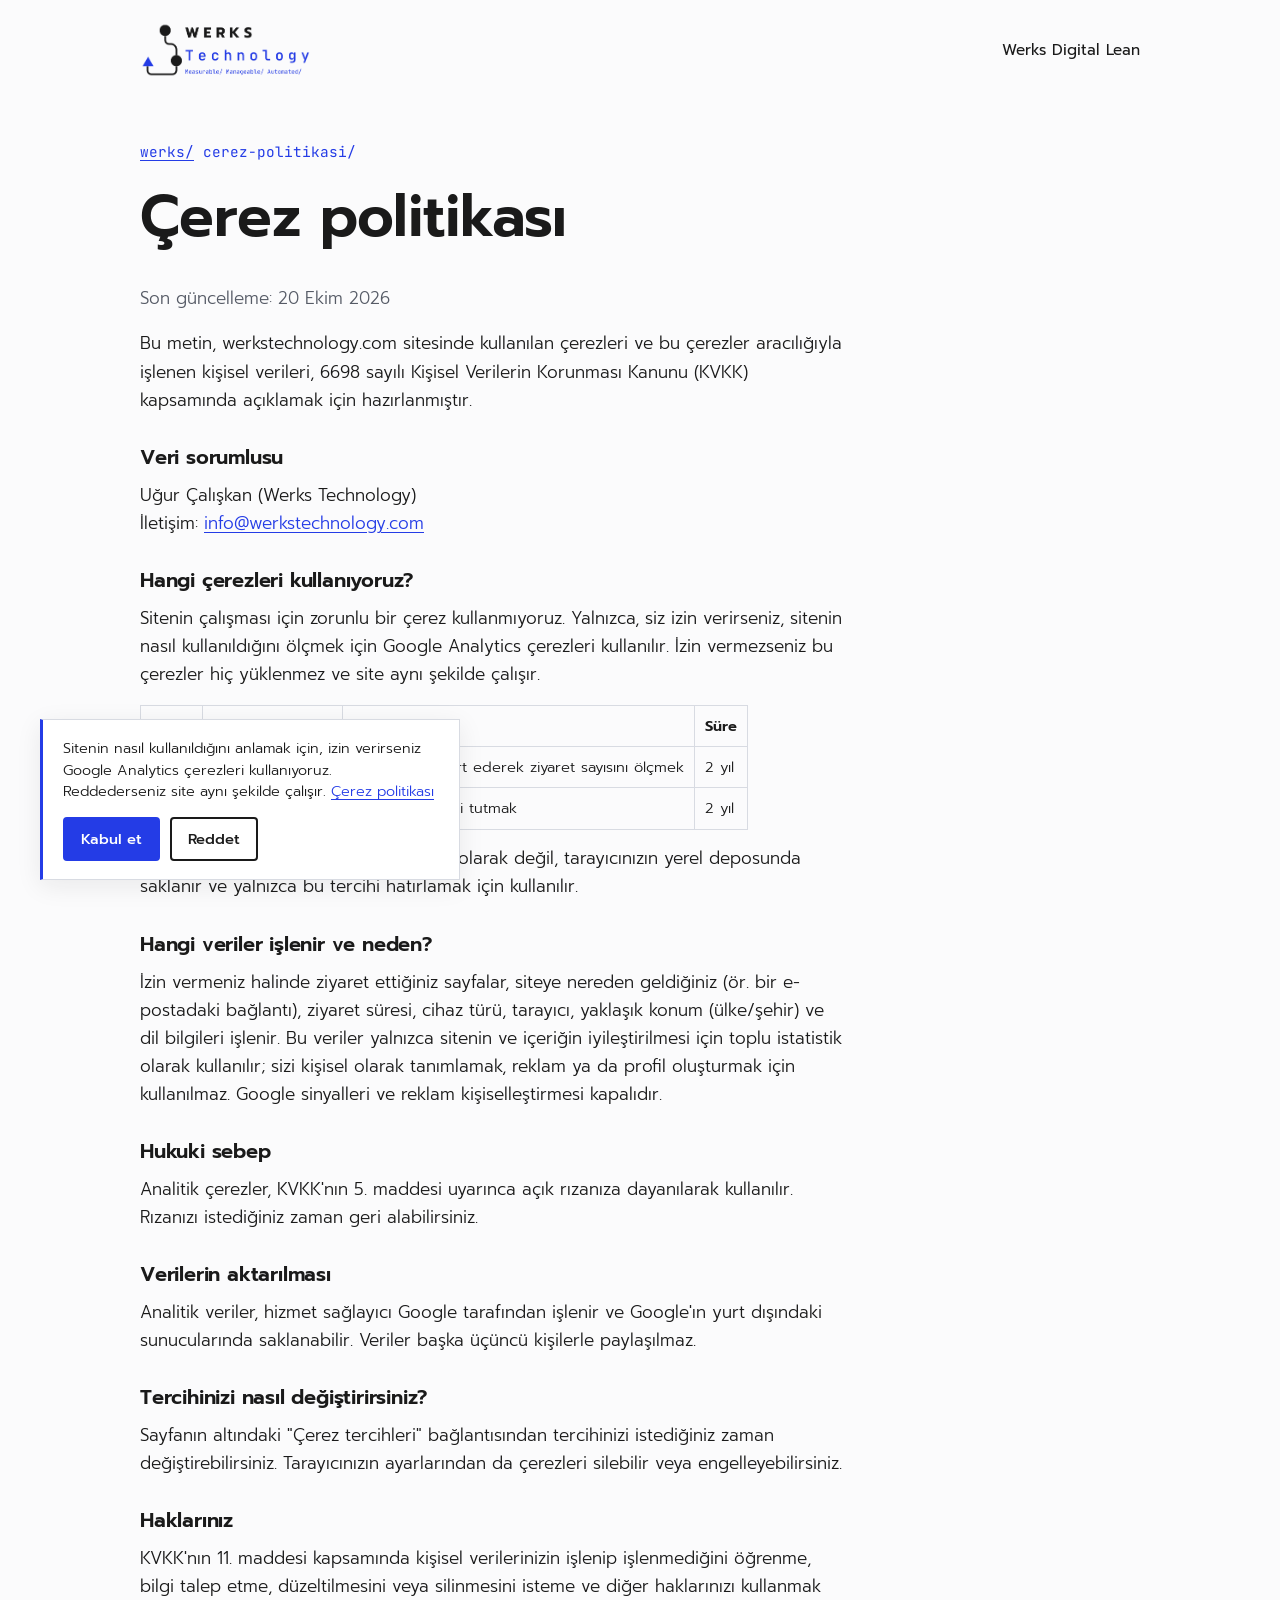
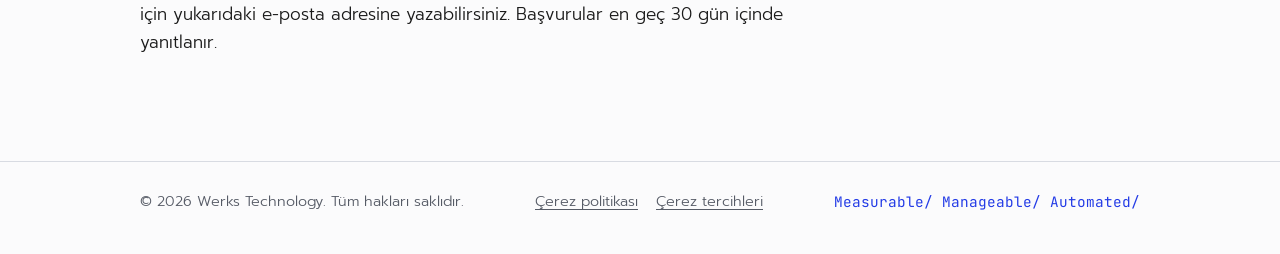
==== cerez-politikasi/index.html @ cda7c074 "Çerez izni bandı ve çerez politikası sayfası" ====
<!doctype html>
<html lang="tr" data-root="../">
<head>
  <meta charset="utf-8">
  <meta name="viewport" content="width=device-width, initial-scale=1">
  <title>Çerez Politikası · Werks Technology</title>
  <meta name="description" content="werkstechnology.com çerez kullanımı ve kişisel verilerin işlenmesine ilişkin aydınlatma metni.">
  <link rel="canonical" href="https://werkstechnology.com/cerez-politikasi/">
  <link rel="icon" type="image/png" href="../assets/img/favicon.png">
  <link rel="apple-touch-icon" href="../assets/img/apple-touch-icon.png">
  <link rel="stylesheet" href="../assets/css/fonts.css">
  <link rel="stylesheet" href="../assets/css/site.css">
</head>
<body>
  <a class="skip" href="#icerik">İçeriğe geç</a>

  <header class="site-header">
    <div class="wrap">
      <a class="brand" href="../" aria-label="Werks Technology ana sayfa">
        <picture>
          <source srcset="../assets/img/werks-logo-acik.png" media="(prefers-color-scheme: dark)">
          <img src="../assets/img/werks-logo.png" alt="Werks Technology" width="401" height="130">
        </picture>
      </a>
      <nav class="site-nav" aria-label="Ana menü">
        <a href="../digital-lean/">Werks Digital Lean</a>
      </nav>
    </div>
  </header>

  <main id="icerik" class="wrap">
    <article class="doc">
      <p class="path"><a href="../">werks/</a> cerez-politikasi/</p>
      <h1>Çerez politikası</h1>
      <p class="muted">Son güncelleme: 20 Ekim 2026</p>

      <p>Bu metin, werkstechnology.com sitesinde kullanılan çerezleri ve bu çerezler aracılığıyla işlenen kişisel verileri, 6698 sayılı Kişisel Verilerin Korunması Kanunu (KVKK) kapsamında açıklamak için hazırlanmıştır.</p>

      <h2>Veri sorumlusu</h2>
      <p>Uğur Çalışkan (Werks Technology)<br>
      İletişim: <a data-mail="info" data-mail-show href="#">info [at] werkstechnology.com</a></p>

      <h2>Hangi çerezleri kullanıyoruz?</h2>
      <p>Sitenin çalışması için zorunlu bir çerez kullanmıyoruz. Yalnızca, siz izin verirseniz, sitenin nasıl kullanıldığını ölçmek için Google Analytics çerezleri kullanılır. İzin vermezseniz bu çerezler hiç yüklenmez ve site aynı şekilde çalışır.</p>
      <table>
        <tr><th>Çerez</th><th>Sağlayıcı</th><th>Amaç</th><th>Süre</th></tr>
        <tr><td>_ga</td><td>Google Analytics</td><td>Ziyaretçileri ayırt ederek ziyaret sayısını ölçmek</td><td>2 yıl</td></tr>
        <tr><td>_ga_*</td><td>Google Analytics</td><td>Oturum bilgisini tutmak</td><td>2 yıl</td></tr>
      </table>
      <p>Çerez tercihiniz (kabul ya da ret) çerez olarak değil, tarayıcınızın yerel deposunda saklanır ve yalnızca bu tercihi hatırlamak için kullanılır.</p>

      <h2>Hangi veriler işlenir ve neden?</h2>
      <p>İzin vermeniz halinde ziyaret ettiğiniz sayfalar, siteye nereden geldiğiniz (ör. bir e-postadaki bağlantı), ziyaret süresi, cihaz türü, tarayıcı, yaklaşık konum (ülke/şehir) ve dil bilgileri işlenir. Bu veriler yalnızca sitenin ve içeriğin iyileştirilmesi için toplu istatistik olarak kullanılır; sizi kişisel olarak tanımlamak, reklam ya da profil oluşturmak için kullanılmaz. Google sinyalleri ve reklam kişiselleştirmesi kapalıdır.</p>

      <h2>Hukuki sebep</h2>
      <p>Analitik çerezler, KVKK'nın 5. maddesi uyarınca açık rızanıza dayanılarak kullanılır. Rızanızı istediğiniz zaman geri alabilirsiniz.</p>

      <h2>Verilerin aktarılması</h2>
      <p>Analitik veriler, hizmet sağlayıcı Google tarafından işlenir ve Google'ın yurt dışındaki sunucularında saklanabilir. Veriler başka üçüncü kişilerle paylaşılmaz.</p>

      <h2>Tercihinizi nasıl değiştirirsiniz?</h2>
      <p>Sayfanın altındaki "Çerez tercihleri" bağlantısından tercihinizi istediğiniz zaman değiştirebilirsiniz. Tarayıcınızın ayarlarından da çerezleri silebilir veya engelleyebilirsiniz.</p>

      <h2>Haklarınız</h2>
      <p>KVKK'nın 11. maddesi kapsamında kişisel verilerinizin işlenip işlenmediğini öğrenme, bilgi talep etme, düzeltilmesini veya silinmesini isteme ve diğer haklarınızı kullanmak için yukarıdaki e-posta adresine yazabilirsiniz. Başvurular en geç 30 gün içinde yanıtlanır.</p>
    </article>
  </main>

  <footer class="site-footer">
    <div class="wrap">
      <span>© 2026 Werks Technology. Tüm hakları saklıdır.</span>
      <span class="footer-links"><a href="./" aria-current="page">Çerez politikası</a><button type="button" data-consent-open>Çerez tercihleri</button></span>
      <span class="slogan">Measurable/ Manageable/ Automated/</span>
    </div>
  </footer>

  <script src="../assets/js/site.js" defer></script>
  <script src="../assets/js/consent.js" defer></script>
</body>
</html>
---- assets/css/fonts.css ----
/* Yazı tipleri siteyle birlikte barındırılır; ziyaretçi tarayıcısı üçüncü taraf sunucuya istek atmaz.
   Prompt ve JetBrains Mono, SIL Open Font License 1.1 ile lisanslıdır (assets/fonts/OFL-*.txt). */

@font-face {
  font-family: 'Prompt';
  font-style: normal;
  font-display: swap;
  font-weight: 300;
  src: url(../fonts/prompt-latin-ext-300-normal.woff2) format('woff2');
  unicode-range: U+0100-02BA,U+02BD-02C5,U+02C7-02CC,U+02CE-02D7,U+02DD-02FF,U+0304,U+0308,U+0329,U+1D00-1DBF,U+1E00-1E9F,U+1EF2-1EFF,U+2020,U+20A0-20AB,U+20AD-20C0,U+2113,U+2C60-2C7F,U+A720-A7FF;
}

@font-face {
  font-family: 'Prompt';
  font-style: normal;
  font-display: swap;
  font-weight: 300;
  src: url(../fonts/prompt-latin-300-normal.woff2) format('woff2');
  unicode-range: U+0000-00FF,U+0131,U+0152-0153,U+02BB-02BC,U+02C6,U+02DA,U+02DC,U+0304,U+0308,U+0329,U+2000-206F,U+20AC,U+2122,U+2191,U+2193,U+2212,U+2215,U+FEFF,U+FFFD;
}

@font-face {
  font-family: 'Prompt';
  font-style: normal;
  font-display: swap;
  font-weight: 400;
  src: url(../fonts/prompt-latin-ext-400-normal.woff2) format('woff2');
  unicode-range: U+0100-02BA,U+02BD-02C5,U+02C7-02CC,U+02CE-02D7,U+02DD-02FF,U+0304,U+0308,U+0329,U+1D00-1DBF,U+1E00-1E9F,U+1EF2-1EFF,U+2020,U+20A0-20AB,U+20AD-20C0,U+2113,U+2C60-2C7F,U+A720-A7FF;
}

@font-face {
  font-family: 'Prompt';
  font-style: normal;
  font-display: swap;
  font-weight: 400;
  src: url(../fonts/prompt-latin-400-normal.woff2) format('woff2');
  unicode-range: U+0000-00FF,U+0131,U+0152-0153,U+02BB-02BC,U+02C6,U+02DA,U+02DC,U+0304,U+0308,U+0329,U+2000-206F,U+20AC,U+2122,U+2191,U+2193,U+2212,U+2215,U+FEFF,U+FFFD;
}

@font-face {
  font-family: 'Prompt';
  font-style: normal;
  font-display: swap;
  font-weight: 500;
  src: url(../fonts/prompt-latin-ext-500-normal.woff2) format('woff2');
  unicode-range: U+0100-02BA,U+02BD-02C5,U+02C7-02CC,U+02CE-02D7,U+02DD-02FF,U+0304,U+0308,U+0329,U+1D00-1DBF,U+1E00-1E9F,U+1EF2-1EFF,U+2020,U+20A0-20AB,U+20AD-20C0,U+2113,U+2C60-2C7F,U+A720-A7FF;
}

@font-face {
  font-family: 'Prompt';
  font-style: normal;
  font-display: swap;
  font-weight: 500;
  src: url(../fonts/prompt-latin-500-normal.woff2) format('woff2');
  unicode-range: U+0000-00FF,U+0131,U+0152-0153,U+02BB-02BC,U+02C6,U+02DA,U+02DC,U+0304,U+0308,U+0329,U+2000-206F,U+20AC,U+2122,U+2191,U+2193,U+2212,U+2215,U+FEFF,U+FFFD;
}

@font-face {
  font-family: 'Prompt';
  font-style: normal;
  font-display: swap;
  font-weight: 600;
  src: url(../fonts/prompt-latin-ext-600-normal.woff2) format('woff2');
  unicode-range: U+0100-02BA,U+02BD-02C5,U+02C7-02CC,U+02CE-02D7,U+02DD-02FF,U+0304,U+0308,U+0329,U+1D00-1DBF,U+1E00-1E9F,U+1EF2-1EFF,U+2020,U+20A0-20AB,U+20AD-20C0,U+2113,U+2C60-2C7F,U+A720-A7FF;
}

@font-face {
  font-family: 'Prompt';
  font-style: normal;
  font-display: swap;
  font-weight: 600;
  src: url(../fonts/prompt-latin-600-normal.woff2) format('woff2');
  unicode-range: U+0000-00FF,U+0131,U+0152-0153,U+02BB-02BC,U+02C6,U+02DA,U+02DC,U+0304,U+0308,U+0329,U+2000-206F,U+20AC,U+2122,U+2191,U+2193,U+2212,U+2215,U+FEFF,U+FFFD;
}

@font-face {
  font-family: 'JetBrains Mono';
  font-style: normal;
  font-display: swap;
  font-weight: 400;
  src: url(../fonts/jetbrains-mono-latin-ext-400-normal.woff2) format('woff2');
  unicode-range: U+0100-02BA,U+02BD-02C5,U+02C7-02CC,U+02CE-02D7,U+02DD-02FF,U+0304,U+0308,U+0329,U+1D00-1DBF,U+1E00-1E9F,U+1EF2-1EFF,U+2020,U+20A0-20AB,U+20AD-20C0,U+2113,U+2C60-2C7F,U+A720-A7FF;
}

@font-face {
  font-family: 'JetBrains Mono';
  font-style: normal;
  font-display: swap;
  font-weight: 400;
  src: url(../fonts/jetbrains-mono-latin-400-normal.woff2) format('woff2');
  unicode-range: U+0000-00FF,U+0131,U+0152-0153,U+02BB-02BC,U+02C6,U+02DA,U+02DC,U+0304,U+0308,U+0329,U+2000-206F,U+20AC,U+2122,U+2191,U+2193,U+2212,U+2215,U+FEFF,U+FFFD;
}

@font-face {
  font-family: 'JetBrains Mono';
  font-style: normal;
  font-display: swap;
  font-weight: 500;
  src: url(../fonts/jetbrains-mono-latin-ext-500-normal.woff2) format('woff2');
  unicode-range: U+0100-02BA,U+02BD-02C5,U+02C7-02CC,U+02CE-02D7,U+02DD-02FF,U+0304,U+0308,U+0329,U+1D00-1DBF,U+1E00-1E9F,U+1EF2-1EFF,U+2020,U+20A0-20AB,U+20AD-20C0,U+2113,U+2C60-2C7F,U+A720-A7FF;
}

@font-face {
  font-family: 'JetBrains Mono';
  font-style: normal;
  font-display: swap;
  font-weight: 500;
  src: url(../fonts/jetbrains-mono-latin-500-normal.woff2) format('woff2');
  unicode-range: U+0000-00FF,U+0131,U+0152-0153,U+02BB-02BC,U+02C6,U+02DA,U+02DC,U+0304,U+0308,U+0329,U+2000-206F,U+20AC,U+2122,U+2191,U+2193,U+2212,U+2215,U+FEFF,U+FFFD;
}
---- assets/css/site.css ----
/* Werks Technology — ortak stil dosyası
   Renkler ve yazı tipleri kurumsal logo kılavuzundan alınmıştır. */

:root {
  --ink: #1a1a1a;
  --blue: #243ce6;
  --paper: #fbfbfc;
  --surface: #ffffff;
  --muted: #565b66;
  --rule: #d8dbe2;
  --blue-soft: #eceffd;

  --font-sans: "Prompt", system-ui, -apple-system, "Segoe UI", sans-serif;
  --font-mono: "JetBrains Mono", ui-monospace, "Cascadia Code", Consolas, monospace;

  --measure: 64ch;
  --gutter: clamp(16px, 4vw, 40px);
  --spine: 44px;
}

@media (prefers-color-scheme: dark) {
  :root {
    --ink: #eceef3;
    --blue: #6f82ff;
    --paper: #121318;
    --surface: #1a1c23;
    --muted: #a3a8b5;
    --rule: #2e313b;
    --blue-soft: #1d2340;
  }
}

*,
*::before,
*::after { box-sizing: border-box; }

html { -webkit-text-size-adjust: 100%; }

body {
  margin: 0;
  background: var(--paper);
  color: var(--ink);
  font-family: var(--font-sans);
  font-weight: 300;
  font-size: 1.0625rem;
  line-height: 1.65;
}

img { max-width: 100%; height: auto; display: block; }

a { color: var(--blue); text-underline-offset: 3px; }
a:hover { text-decoration-thickness: 2px; }

:focus-visible {
  outline: 2px solid var(--blue);
  outline-offset: 3px;
  border-radius: 2px;
}

.skip {
  position: absolute;
  left: -9999px;
}
.skip:focus {
  left: var(--gutter);
  top: 12px;
  background: var(--surface);
  padding: 8px 12px;
  z-index: 10;
}

.wrap {
  max-width: 1080px;
  margin: 0 auto;
  padding: 0 var(--gutter);
}

/* Üst bar */

.site-header .wrap {
  display: flex;
  align-items: center;
  justify-content: space-between;
  gap: 24px;
  padding-top: 22px;
  padding-bottom: 22px;
}

.brand img { width: 172px; }

.site-nav {
  display: flex;
  gap: 28px;
  font-size: 0.95rem;
  font-weight: 400;
}
.site-nav a { color: var(--ink); text-decoration: none; }
.site-nav a:hover,
.site-nav a[aria-current="page"] { color: var(--blue); }

/* Akış omurgası: logodaki bağlantı çizgisi sayfa boyunca devam eder.
   Her bölüm bir ara nokta, son bölüm mavi bitiş noktası. */

.flow {
  position: relative;
  padding-left: var(--spine);
  margin: 0;
}
.flow::before {
  content: "";
  position: absolute;
  left: 9px;
  top: 14px;
  bottom: 36px;
  width: 22px;
  border-left: 3px solid var(--ink);
  border-bottom: 3px solid var(--ink);
  border-bottom-left-radius: 14px;
}

.node {
  position: relative;
  padding: 56px 0;
}
.node::before {
  content: "";
  position: absolute;
  left: calc(var(--spine) * -1 + 1px);
  top: 64px;
  width: 19px;
  height: 19px;
  border-radius: 50%;
  background: var(--ink);
  box-shadow: 0 0 0 6px var(--paper);
}
.node + .node { border-top: 1px solid var(--rule); }

.node--end::before {
  width: 0;
  height: 0;
  border-radius: 0;
  background: none;
  box-shadow: none;
  border-left: 11px solid transparent;
  border-right: 11px solid transparent;
  border-bottom: 18px solid var(--blue);
  left: calc(var(--spine) * -1 - 1px);
}

/* Tipografi */

h1, h2, h3 {
  font-weight: 600;
  line-height: 1.15;
  margin: 0 0 0.6em;
  letter-spacing: -0.01em;
}
h1 { font-size: clamp(2.1rem, 5.2vw, 3.6rem); max-width: 18ch; }
h2 { font-size: clamp(1.5rem, 3vw, 2.1rem); max-width: 26ch; }
h3 { font-size: 1.2rem; margin-bottom: 0.4em; }

p { margin: 0 0 1em; max-width: var(--measure); }

.motto {
  font-weight: 500;
  font-size: clamp(1.15rem, 2.2vw, 1.4rem);
  margin-bottom: 0.5em;
}

.lead {
  font-size: clamp(1.1rem, 2vw, 1.3rem);
  color: var(--muted);
  max-width: 54ch;
}

.path {
  font-family: var(--font-mono);
  font-size: 0.9rem;
  color: var(--blue);
  margin: 0 0 1.4em;
}

.muted { color: var(--muted); }
.after-actions { margin-top: 1.4em; }
.small { font-size: 0.9rem; }

/* Hero */

.hero { padding-top: 40px; }
.hero .lead { margin-bottom: 2em; }

/* Logo sloganındaki üç kelime: ölçülebilir / yönetilebilir / otomatik */

.pillars {
  display: grid;
  grid-template-columns: repeat(3, minmax(0, 1fr));
  gap: 40px;
  margin-top: 36px;
}
.pillar .path { margin-bottom: 0.6em; }
.pillar p:not(.path) { color: var(--muted); }

/* Markalar */

.brands {
  list-style: none;
  margin: 32px 0 0;
  padding: 0;
  border-top: 1px solid var(--rule);
}
.brands li {
  display: grid;
  grid-template-columns: 220px 1fr auto;
  gap: 24px;
  align-items: baseline;
  padding: 22px 0;
  border-bottom: 1px solid var(--rule);
}
.brands li:last-child { border-bottom: 0; }
.brands .name { display: flex; align-items: baseline; gap: 10px; color: var(--ink); text-decoration: none; }
/* Logodaki yazım: WERKS kalın ve açık aralıklı, alt marka mavi ve monospace */
.brands .name b { font-weight: 600; font-size: 1rem; letter-spacing: 0.3em; }
.brands .name span { font-family: var(--font-mono); font-weight: 400; font-size: 1rem; color: var(--blue); letter-spacing: 0.08em; }
a.name:hover span { text-decoration: underline; text-underline-offset: 4px; }
.brands p { margin: 0; color: var(--muted); }
.brands .status { font-family: var(--font-mono); font-size: 0.85rem; color: var(--muted); white-space: nowrap; }
.brands li.is-live .status { color: var(--blue); }

/* Butonlar */

.actions { display: flex; flex-wrap: wrap; gap: 14px; }

.btn {
  display: inline-block;
  padding: 13px 22px;
  border-radius: 4px;
  font-family: var(--font-sans);
  font-weight: 500;
  font-size: 1rem;
  text-decoration: none;
  border: 2px solid var(--blue);
  background: var(--blue);
  color: #ffffff;
}
.btn:hover { background: var(--ink); border-color: var(--ink); color: var(--paper); text-decoration: none; }
.btn--ghost { background: transparent; color: var(--ink); border-color: var(--ink); }
.btn--ghost:hover { background: var(--ink); color: var(--paper); }

/* Testler */

.tests {
  display: grid;
  grid-template-columns: repeat(2, minmax(0, 1fr));
  gap: 0;
  margin-top: 32px;
  border: 1px solid var(--rule);
  background: var(--surface);
}
.test { padding: 32px; }
.test + .test { border-left: 1px solid var(--rule); }
.test .meta { font-family: var(--font-mono); font-size: 0.85rem; color: var(--muted); margin-bottom: 1.2em; }
.test ul { margin: 0 0 1.6em; padding-left: 1.1em; color: var(--muted); }
.test li { margin-bottom: 0.3em; }

/* Süreç adımları (gerçek bir sıra olduğu için numaralı) */

.steps {
  list-style: none;
  counter-reset: step;
  margin: 32px 0 0;
  padding: 0;
  display: grid;
  gap: 28px;
}
.steps li {
  counter-increment: step;
  display: grid;
  grid-template-columns: 48px 1fr;
  gap: 16px;
}
.steps li::before {
  content: counter(step);
  font-family: var(--font-mono);
  font-weight: 500;
  color: var(--blue);
  font-size: 1.4rem;
  line-height: 1.3;
}
.steps h3 { margin-bottom: 0.25em; }
.steps p { margin: 0; color: var(--muted); }

/* Odak alanları */

.focus {
  display: grid;
  grid-template-columns: repeat(2, minmax(0, 1fr));
  gap: 40px;
  margin-top: 28px;
}
.focus ul { margin: 0; padding-left: 1.1em; color: var(--muted); }
.focus li { margin-bottom: 0.4em; }

.note {
  margin-top: 28px;
  padding: 16px 20px;
  background: var(--blue-soft);
  border-left: 3px solid var(--blue);
  font-size: 0.95rem;
}
.note p { margin: 0; }

/* Alt bilgi */

.site-footer {
  border-top: 1px solid var(--rule);
  margin-top: 24px;
}
.site-footer .wrap {
  display: flex;
  flex-wrap: wrap;
  justify-content: space-between;
  gap: 16px;
  padding-top: 28px;
  padding-bottom: 40px;
  font-size: 0.9rem;
  color: var(--muted);
}
.site-footer .slogan { font-family: var(--font-mono); color: var(--blue); }

/* Kaydırma efekti (site.js "fx" sınıfını ekler; JS yoksa ya da hareket
   azaltılmışsa sayfa olduğu gibi, her şey açık görünür).
   Sayfa aşağı indikçe çizgi dolar, ulaşılan bölümün noktası dolar ve
   bölüm içeriği yerine oturur. Son bölümde mavi bitiş noktası yanar. */

.fx .flow::before { border-color: var(--rule); transition: border-color 400ms ease; }
.fx .flow.is-done::before { border-color: var(--ink); }

.flow-progress {
  position: absolute;
  left: 9px;
  top: 14px;
  width: 3px;
  height: 0;
  background: var(--ink);
  pointer-events: none;
}

.fx .node::before {
  background: var(--paper);
  box-shadow: inset 0 0 0 3px var(--ink), 0 0 0 6px var(--paper);
  transition: background 300ms ease, transform 300ms ease;
}
.fx .node.is-active::before { background: var(--ink); }

.fx .node--end::before {
  background: none;
  box-shadow: none;
  border-bottom-color: var(--rule);
  transition: border-bottom-color 400ms ease, transform 400ms ease;
}
.fx .node--end.is-active::before { border-bottom-color: var(--blue); transform: translateY(-2px); }

.fx .node > * {
  opacity: 0;
  transform: translateY(18px);
  transition: opacity 550ms ease, transform 550ms cubic-bezier(.2,.7,.2,1);
}
.fx .node.is-active > * { opacity: 1; transform: none; }
.fx .node.is-active > *:nth-child(2) { transition-delay: 60ms; }
.fx .node.is-active > *:nth-child(3) { transition-delay: 120ms; }
.fx .node.is-active > *:nth-child(n+4) { transition-delay: 180ms; }

/* Mobil */

@media (max-width: 760px) {
  :root { --spine: 30px; }
  .flow::before { left: 5px; width: 14px; border-width: 2px; }
  .flow-progress { left: 5px; width: 2px; }
  .fx .node::before { box-shadow: inset 0 0 0 2px var(--ink), 0 0 0 5px var(--paper); }
  .node { padding: 40px 0; }
  .node::before { width: 14px; height: 14px; top: 47px; left: calc(var(--spine) * -1); }
  .node--end::before { border-left-width: 9px; border-right-width: 9px; border-bottom-width: 15px; width: 0; height: 0; left: calc(var(--spine) * -1 - 2px); }
  .brand img { width: 140px; }
  .site-nav { gap: 18px; font-size: 0.9rem; }
  .pillars, .focus { grid-template-columns: 1fr; gap: 28px; }
  .tests { grid-template-columns: 1fr; }
  .test { padding: 24px; }
  .test + .test { border-left: 0; border-top: 1px solid var(--rule); }
  .brands li { grid-template-columns: 1fr; gap: 6px; }
}

@media (max-width: 420px) {
  .site-nav .nav-extra { display: none; }
}

/* Bitiş noktası nokta değil üçgen; genel nokta stilleri ona uygulanmasın */
.fx .node--end::before,
.fx .node--end.is-active::before {
  background: none;
  box-shadow: none;
}

/* Çerez izni */

.consent {
  position: fixed;
  left: var(--gutter);
  bottom: 20px;
  z-index: 20;
  max-width: 420px;
  padding: 18px 20px;
  background: var(--surface);
  border: 1px solid var(--rule);
  border-left: 3px solid var(--blue);
  box-shadow: 0 6px 24px rgba(26, 26, 26, 0.08);
  font-size: 0.9rem;
  line-height: 1.5;
}
.consent[hidden] { display: none; }
.consent p { margin: 0 0 14px; }
.consent-actions { display: flex; gap: 10px; }
.consent .btn { padding: 9px 16px; font-size: 0.92rem; }

.footer-links { display: flex; gap: 18px; }
.footer-links a,
.footer-links button {
  color: var(--muted);
  font: inherit;
  background: none;
  border: 0;
  padding: 0;
  cursor: pointer;
  text-decoration: underline;
  text-underline-offset: 3px;
}

/* Metin sayfası (çerez politikası) */
.doc { padding: 40px 0 64px; }
.doc h2 { font-size: 1.25rem; margin-top: 1.6em; }
.doc ul { padding-left: 1.2em; max-width: var(--measure); }
.doc table { border-collapse: collapse; margin: 1em 0; font-size: 0.92rem; }
.doc th, .doc td { border: 1px solid var(--rule); padding: 8px 10px; text-align: left; vertical-align: top; }

@media (max-width: 760px) {
  .consent { left: 12px; right: 12px; bottom: 12px; max-width: none; }
  .footer-links { flex-wrap: wrap; }
}
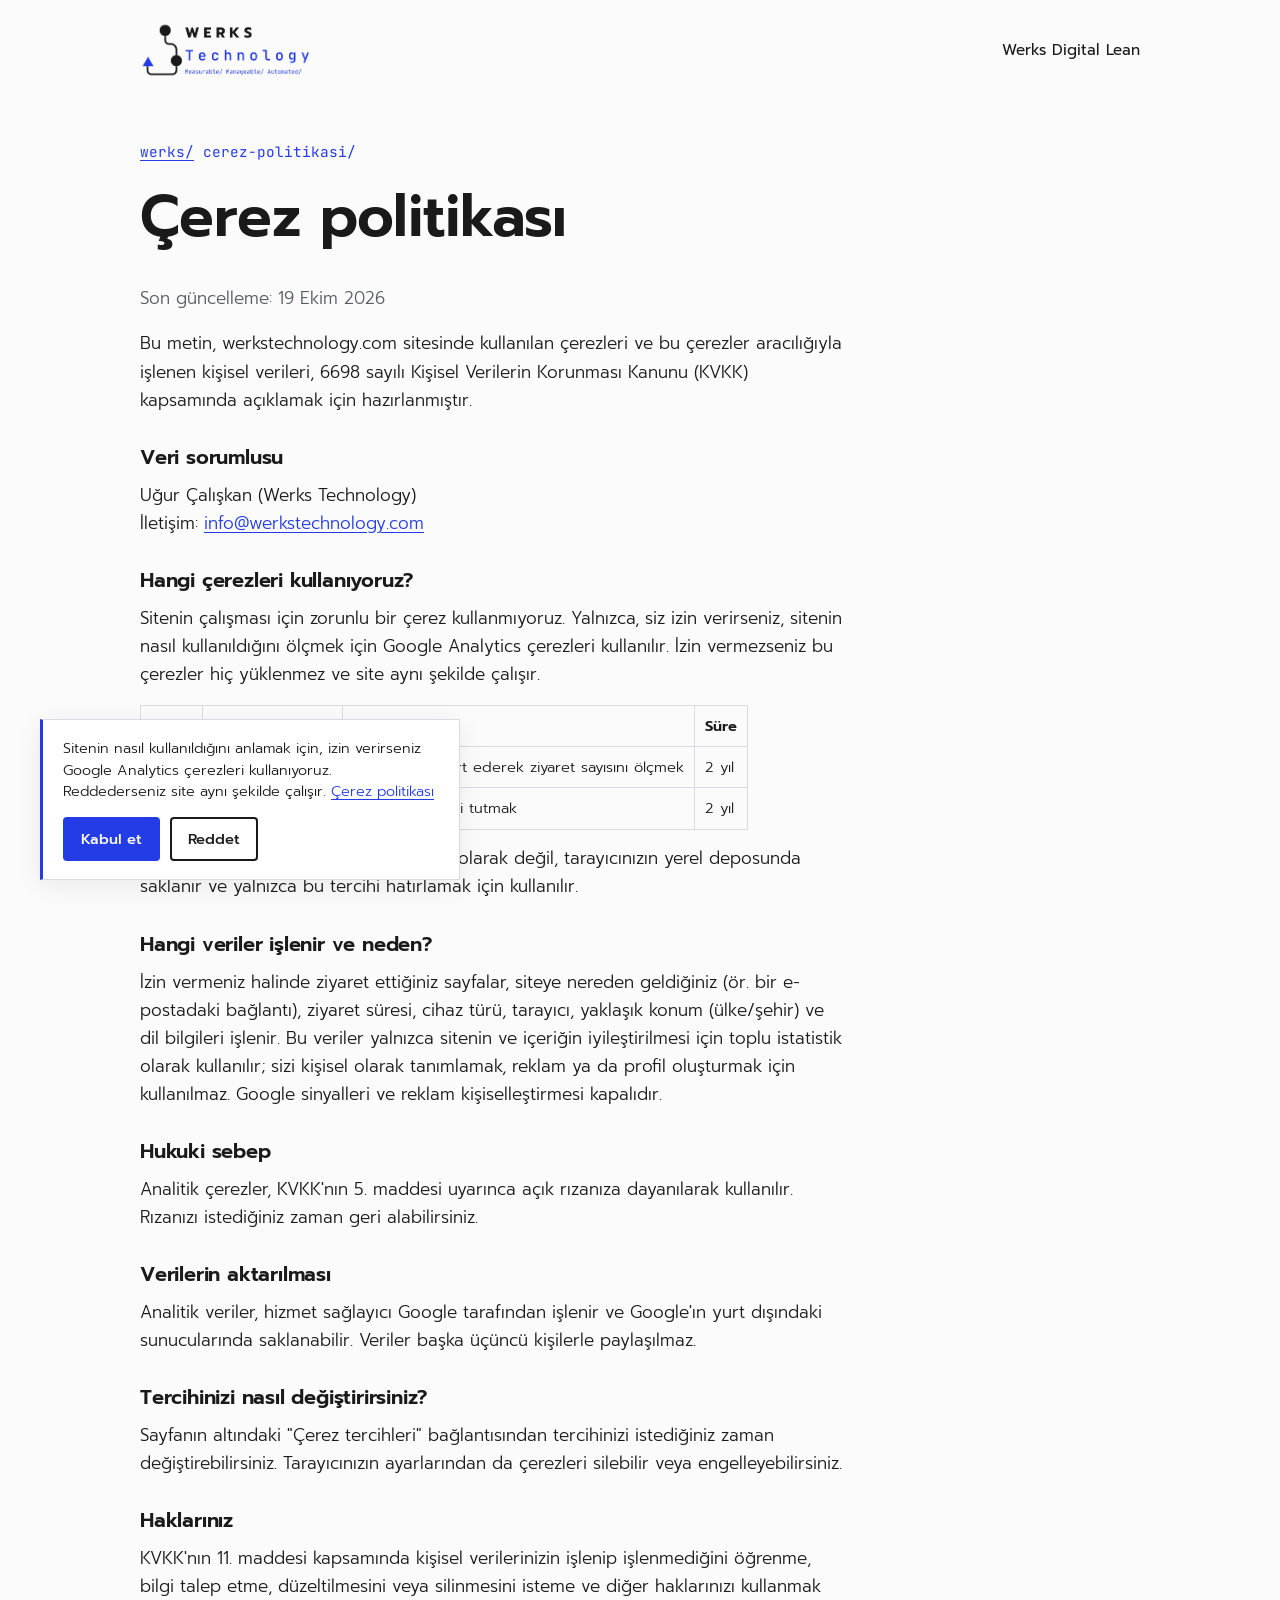
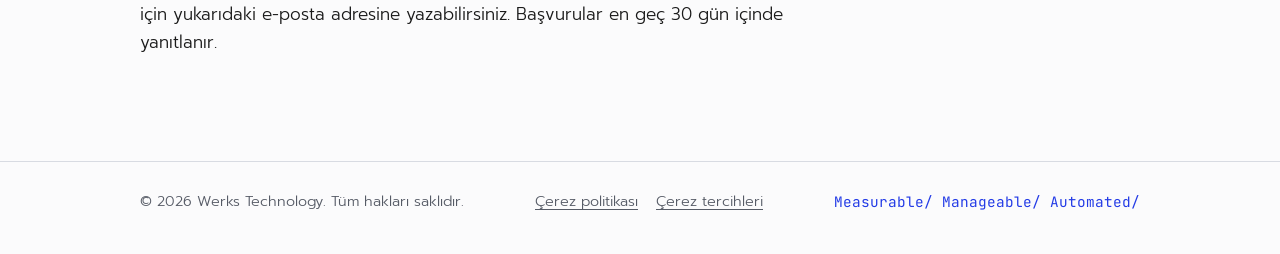
==== commit 7f302019: "Analytics ölçüm kimliği" ====
--- a/cerez-politikasi/index.html
+++ b/cerez-politikasi/index.html
@@ -32,7 +32,7 @@
     <article class="doc">
       <p class="path"><a href="../">werks/</a> cerez-politikasi/</p>
       <h1>Çerez politikası</h1>
-      <p class="muted">Son güncelleme: 20 Ekim 2026</p>
+      <p class="muted">Son güncelleme: 19 Ekim 2026</p>
 
       <p>Bu metin, werkstechnology.com sitesinde kullanılan çerezleri ve bu çerezler aracılığıyla işlenen kişisel verileri, 6698 sayılı Kişisel Verilerin Korunması Kanunu (KVKK) kapsamında açıklamak için hazırlanmıştır.</p>
 
